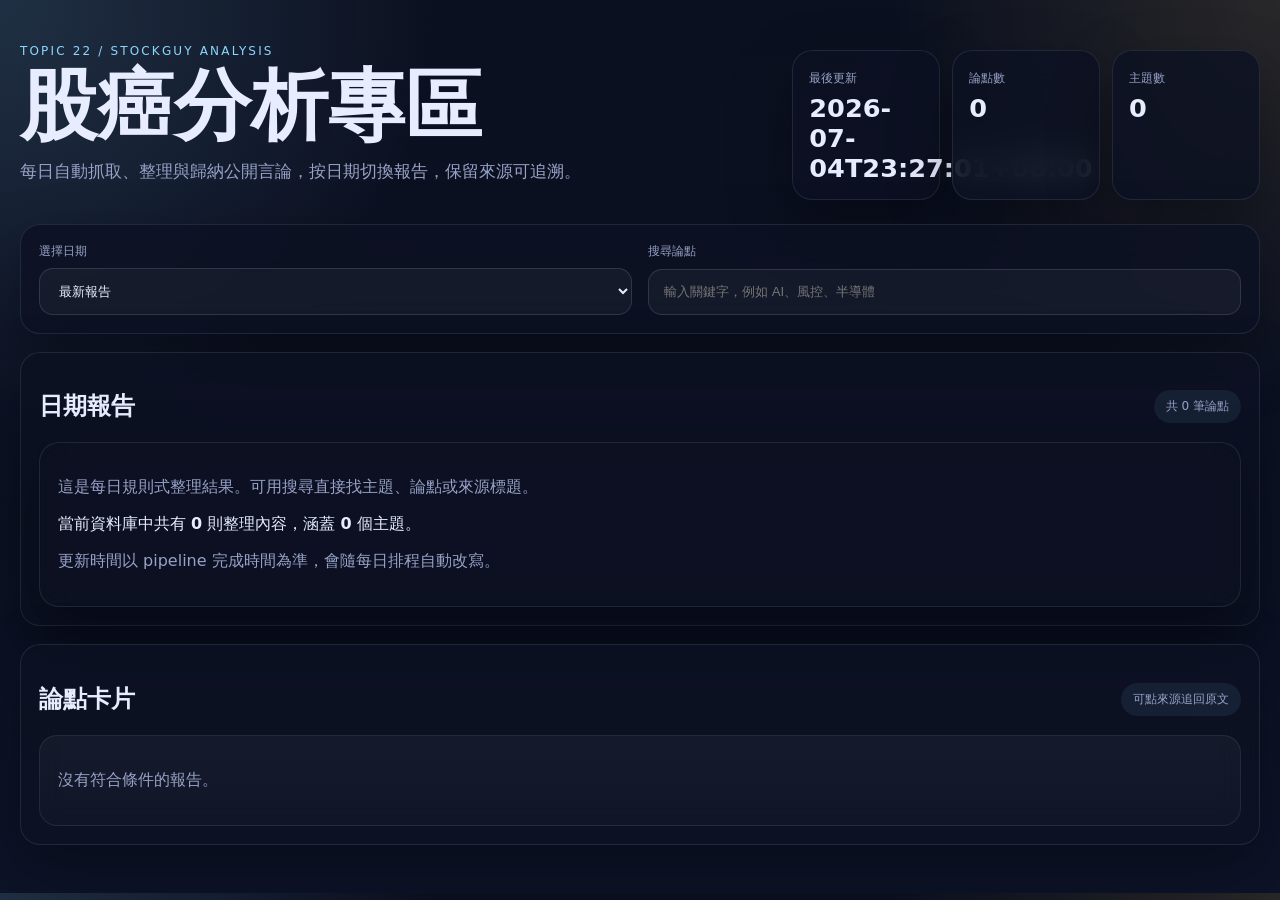
==== docs/index.html @ 3444d6fb "Initial stockguy analysis site" ====
<!doctype html>
<html lang="zh-Hant">
<head>
  <meta charset="utf-8" />
  <meta name="viewport" content="width=device-width, initial-scale=1" />
  <meta name="description" content="股癌分析專區，依日期查看每日論點整理與更新紀錄。" />
  <title>股癌分析專區</title>
  <link rel="stylesheet" href="./assets/site.css" />
</head>
<body>
  <div class="page-shell">
    <header class="hero">
      <div>
        <p class="eyebrow">Topic 22 / Stockguy Analysis</p>
        <h1>股癌分析專區</h1>
        <p class="lead">每日自動抓取、整理與歸納公開言論，按日期切換報告，保留來源可追溯。</p>
      </div>
      <div class="hero-metrics">
        <div class="metric">
          <span class="metric-label">最後更新</span>
          <strong id="generatedAt">-</strong>
        </div>
        <div class="metric">
          <span class="metric-label">論點數</span>
          <strong id="argumentCount">-</strong>
        </div>
        <div class="metric">
          <span class="metric-label">主題數</span>
          <strong id="themeCount">-</strong>
        </div>
      </div>
    </header>

    <main class="layout">
      <section class="panel controls">
        <div class="control-row">
          <label for="reportDate">選擇日期</label>
          <select id="reportDate"></select>
        </div>
        <div class="control-row">
          <label for="searchBox">搜尋論點</label>
          <input id="searchBox" type="search" placeholder="輸入關鍵字，例如 AI、風控、半導體" />
        </div>
      </section>

      <section class="panel summary">
        <div class="section-head">
          <h2>日期報告</h2>
          <span id="reportMeta" class="meta-pill"></span>
        </div>
        <article id="dailySummary" class="summary-card"></article>
      </section>

      <section class="panel">
        <div class="section-head">
          <h2>論點卡片</h2>
          <span class="meta-pill">可點來源追回原文</span>
        </div>
        <div id="reportList" class="cards"></div>
      </section>
    </main>
  </div>
  <script src="./assets/site.js"></script>
</body>
</html>
---- docs/assets/site.css ----
:root {
  color-scheme: dark;
  --bg: #0b1020;
  --panel: rgba(13, 18, 35, 0.82);
  --panel-border: rgba(173, 193, 255, 0.12);
  --text: #e8ecff;
  --muted: #97a2c6;
  --accent: #8dd6ff;
  --accent-2: #ffd166;
  --good: #7cf0b7;
  --shadow: 0 24px 60px rgba(0, 0, 0, 0.35);
}
* { box-sizing: border-box; }
body {
  margin: 0;
  font-family: "Avenir Next", "Segoe UI", system-ui, sans-serif;
  background:
    radial-gradient(circle at top left, rgba(141, 214, 255, 0.16), transparent 28%),
    radial-gradient(circle at top right, rgba(255, 209, 102, 0.12), transparent 25%),
    linear-gradient(180deg, #0b1020 0%, #0d1328 100%);
  color: var(--text);
}
.page-shell { max-width: 1280px; margin: 0 auto; padding: 32px 20px 48px; }
.hero {
  display: grid; gap: 24px;
  grid-template-columns: 1.6fr 1fr;
  align-items: end;
  margin-bottom: 24px;
}
.eyebrow { color: var(--accent); text-transform: uppercase; letter-spacing: .18em; font-size: 12px; }
h1 { font-size: clamp(2.8rem, 6vw, 5rem); margin: 0 0 8px; line-height: .95; }
.lead { max-width: 62ch; color: var(--muted); font-size: 1.05rem; }
.hero-metrics { display: grid; grid-template-columns: repeat(3, minmax(0, 1fr)); gap: 12px; }
.metric, .panel, .summary-card {
  background: var(--panel);
  border: 1px solid var(--panel-border);
  box-shadow: var(--shadow);
  backdrop-filter: blur(18px);
  border-radius: 20px;
}
.metric { padding: 16px; }
.metric-label, .meta-pill, label { color: var(--muted); font-size: 12px; }
.metric strong { display: block; font-size: 1.6rem; margin-top: 6px; }
.layout { display: grid; gap: 18px; }
.panel { padding: 18px; }
.controls { display: grid; grid-template-columns: repeat(2, minmax(0, 1fr)); gap: 16px; }
.control-row { display: grid; gap: 8px; }
select, input {
  width: 100%; padding: 14px 15px; border-radius: 14px;
  background: rgba(255,255,255,.04); color: var(--text);
  border: 1px solid rgba(255,255,255,.12); outline: none;
}
.section-head { display: flex; justify-content: space-between; align-items: center; gap: 12px; }
.meta-pill { padding: 8px 12px; border-radius: 999px; background: rgba(141, 214, 255, 0.08); }
.summary-card { padding: 18px; min-height: 120px; }
.cards { display: grid; gap: 14px; }
.card {
  padding: 18px; border-radius: 18px;
  background: linear-gradient(180deg, rgba(255,255,255,.04), rgba(255,255,255,.02));
  border: 1px solid rgba(255,255,255,.08);
}
.card h3 { margin: 0 0 8px; font-size: 1.1rem; }
.card .tag { color: var(--accent-2); font-size: 12px; text-transform: uppercase; letter-spacing: .12em; }
.sources { margin-top: 14px; display: grid; gap: 8px; }
.sources a { color: var(--accent); text-decoration: none; }
.muted { color: var(--muted); }
@media (max-width: 900px) {
  .hero, .controls, .hero-metrics { grid-template-columns: 1fr; }
}
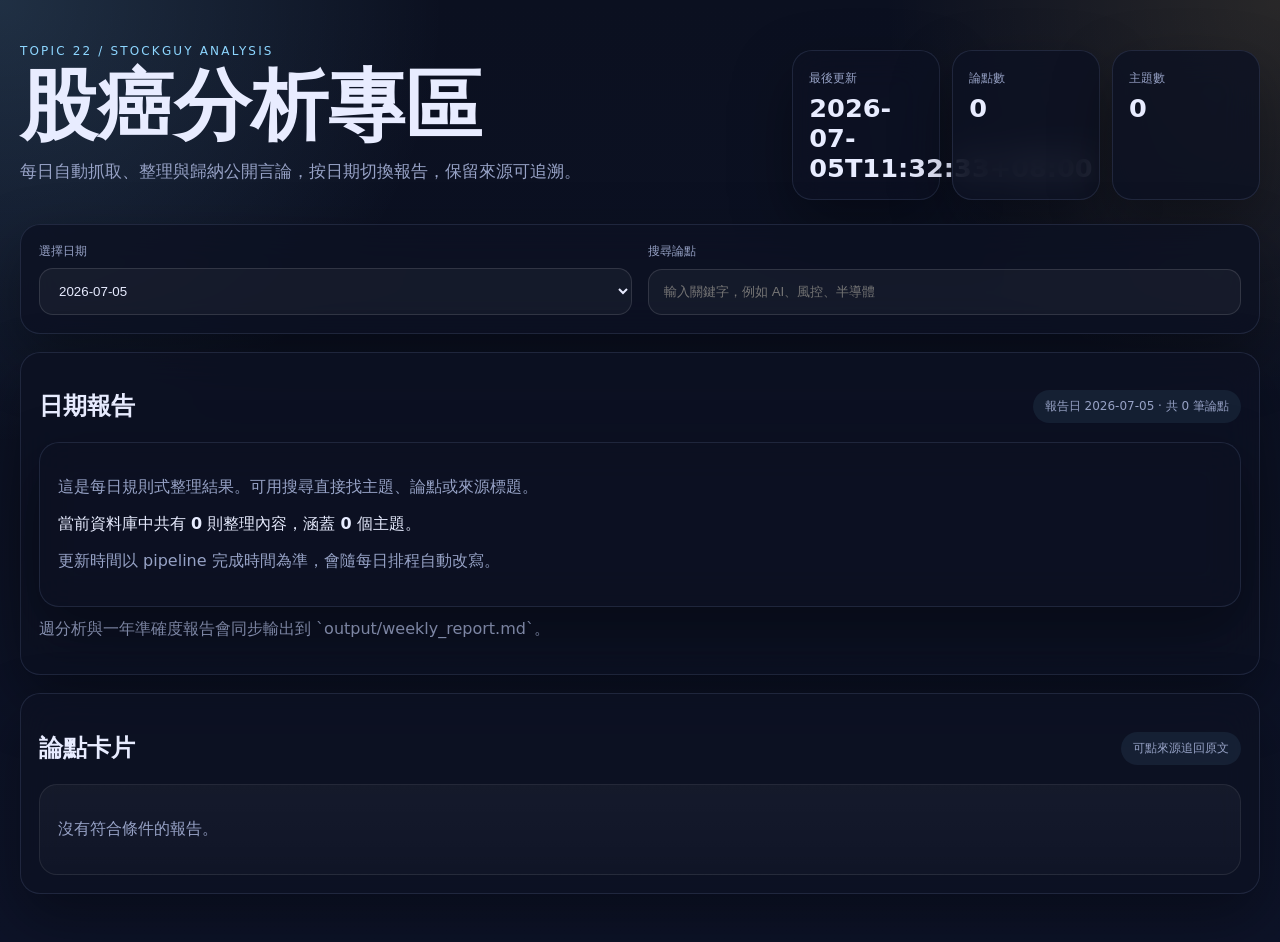
==== commit d130dec7: "Stop treating RSS summaries as analysis" ====
--- a/docs/index.html
+++ b/docs/index.html
@@ -16,21 +16,11 @@
         <p class="lead">每日自動抓取、整理與歸納公開言論，按日期切換報告，保留來源可追溯。</p>
       </div>
       <div class="hero-metrics">
-        <div class="metric">
-          <span class="metric-label">最後更新</span>
-          <strong id="generatedAt">-</strong>
-        </div>
-        <div class="metric">
-          <span class="metric-label">論點數</span>
-          <strong id="argumentCount">-</strong>
-        </div>
-        <div class="metric">
-          <span class="metric-label">主題數</span>
-          <strong id="themeCount">-</strong>
-        </div>
+        <div class="metric"><span class="metric-label">最後更新</span><strong id="generatedAt">-</strong></div>
+        <div class="metric"><span class="metric-label">論點數</span><strong id="argumentCount">-</strong></div>
+        <div class="metric"><span class="metric-label">主題數</span><strong id="themeCount">-</strong></div>
       </div>
     </header>
-
     <main class="layout">
       <section class="panel controls">
         <div class="control-row">
@@ -42,15 +32,14 @@
           <input id="searchBox" type="search" placeholder="輸入關鍵字，例如 AI、風控、半導體" />
         </div>
       </section>
-
       <section class="panel summary">
         <div class="section-head">
           <h2>日期報告</h2>
           <span id="reportMeta" class="meta-pill"></span>
         </div>
         <article id="dailySummary" class="summary-card"></article>
+        <p class="muted" style="margin-top:12px;">週分析與一年準確度報告會同步輸出到 `output/weekly_report.md`。</p>
       </section>
-
       <section class="panel">
         <div class="section-head">
           <h2>論點卡片</h2>
--- a/docs/assets/site.css
+++ b/docs/assets/site.css
@@ -7,7 +7,6 @@
   --muted: #97a2c6;
   --accent: #8dd6ff;
   --accent-2: #ffd166;
-  --good: #7cf0b7;
   --shadow: 0 24px 60px rgba(0, 0, 0, 0.35);
 }
 * { box-sizing: border-box; }
@@ -21,12 +20,7 @@
   color: var(--text);
 }
 .page-shell { max-width: 1280px; margin: 0 auto; padding: 32px 20px 48px; }
-.hero {
-  display: grid; gap: 24px;
-  grid-template-columns: 1.6fr 1fr;
-  align-items: end;
-  margin-bottom: 24px;
-}
+.hero { display: grid; gap: 24px; grid-template-columns: 1.6fr 1fr; align-items: end; margin-bottom: 24px; }
 .eyebrow { color: var(--accent); text-transform: uppercase; letter-spacing: .18em; font-size: 12px; }
 h1 { font-size: clamp(2.8rem, 6vw, 5rem); margin: 0 0 8px; line-height: .95; }
 .lead { max-width: 62ch; color: var(--muted); font-size: 1.05rem; }
@@ -54,16 +48,10 @@
 .meta-pill { padding: 8px 12px; border-radius: 999px; background: rgba(141, 214, 255, 0.08); }
 .summary-card { padding: 18px; min-height: 120px; }
 .cards { display: grid; gap: 14px; }
-.card {
-  padding: 18px; border-radius: 18px;
-  background: linear-gradient(180deg, rgba(255,255,255,.04), rgba(255,255,255,.02));
-  border: 1px solid rgba(255,255,255,.08);
-}
+.card { padding: 18px; border-radius: 18px; background: linear-gradient(180deg, rgba(255,255,255,.04), rgba(255,255,255,.02)); border: 1px solid rgba(255,255,255,.08); }
 .card h3 { margin: 0 0 8px; font-size: 1.1rem; }
 .card .tag { color: var(--accent-2); font-size: 12px; text-transform: uppercase; letter-spacing: .12em; }
 .sources { margin-top: 14px; display: grid; gap: 8px; }
 .sources a { color: var(--accent); text-decoration: none; }
 .muted { color: var(--muted); }
-@media (max-width: 900px) {
-  .hero, .controls, .hero-metrics { grid-template-columns: 1fr; }
-}
+@media (max-width: 900px) { .hero, .controls, .hero-metrics { grid-template-columns: 1fr; } }
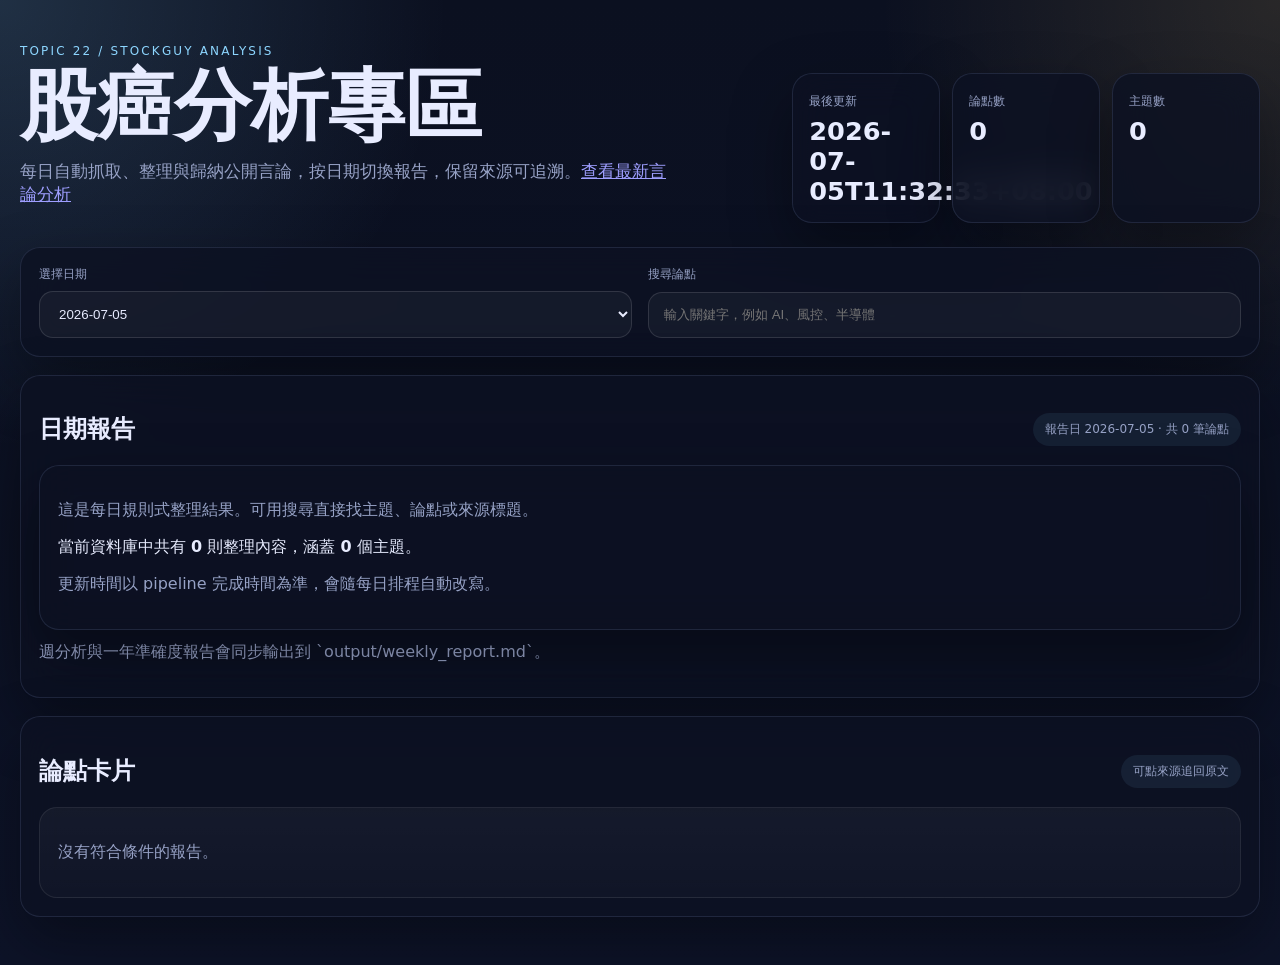
==== commit 5f963d02: "Deploy latest episode analysis status" ====
--- a/docs/index.html
+++ b/docs/index.html
@@ -13,7 +13,7 @@
       <div>
         <p class="eyebrow">Topic 22 / Stockguy Analysis</p>
         <h1>股癌分析專區</h1>
-        <p class="lead">每日自動抓取、整理與歸納公開言論，按日期切換報告，保留來源可追溯。</p>
+        <p class="lead">每日自動抓取、整理與歸納公開言論，按日期切換報告，保留來源可追溯。<a href="./latest-analysis.html">查看最新言論分析</a></p>
       </div>
       <div class="hero-metrics">
         <div class="metric"><span class="metric-label">最後更新</span><strong id="generatedAt">-</strong></div>
